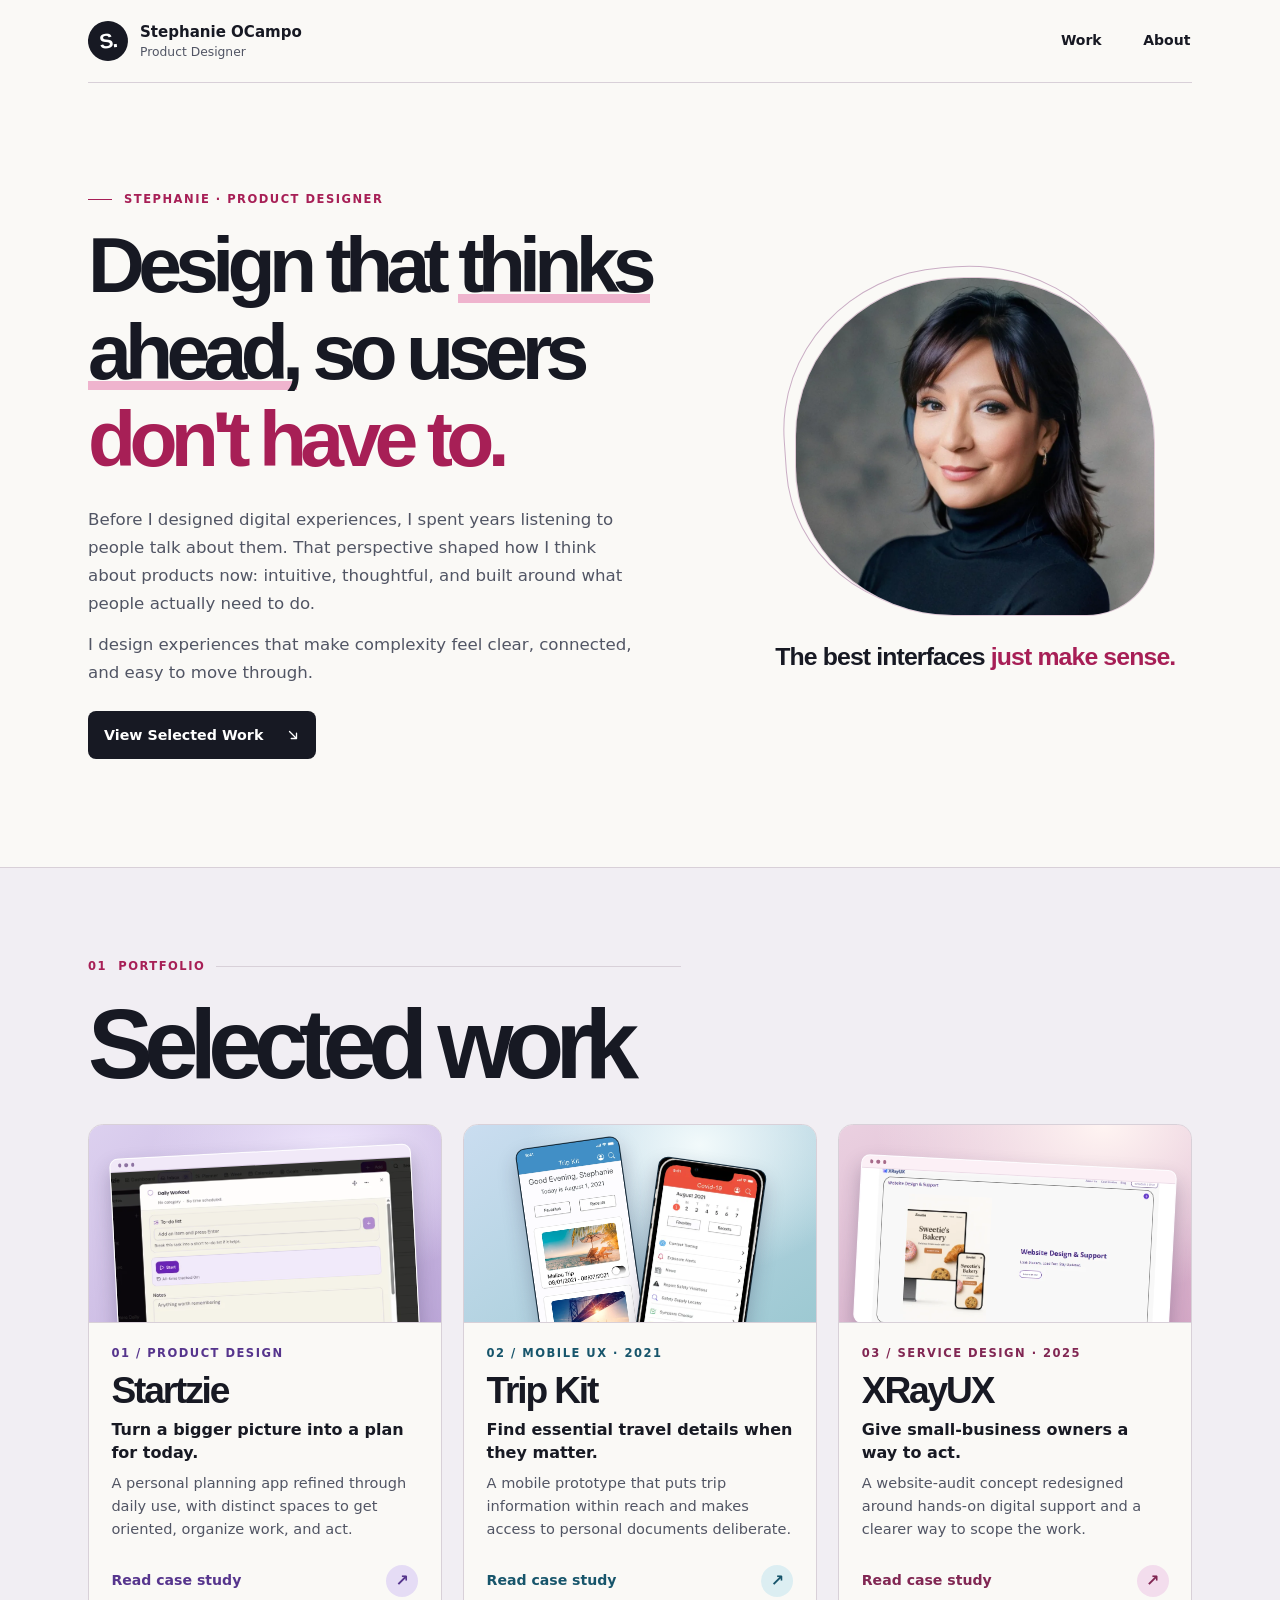
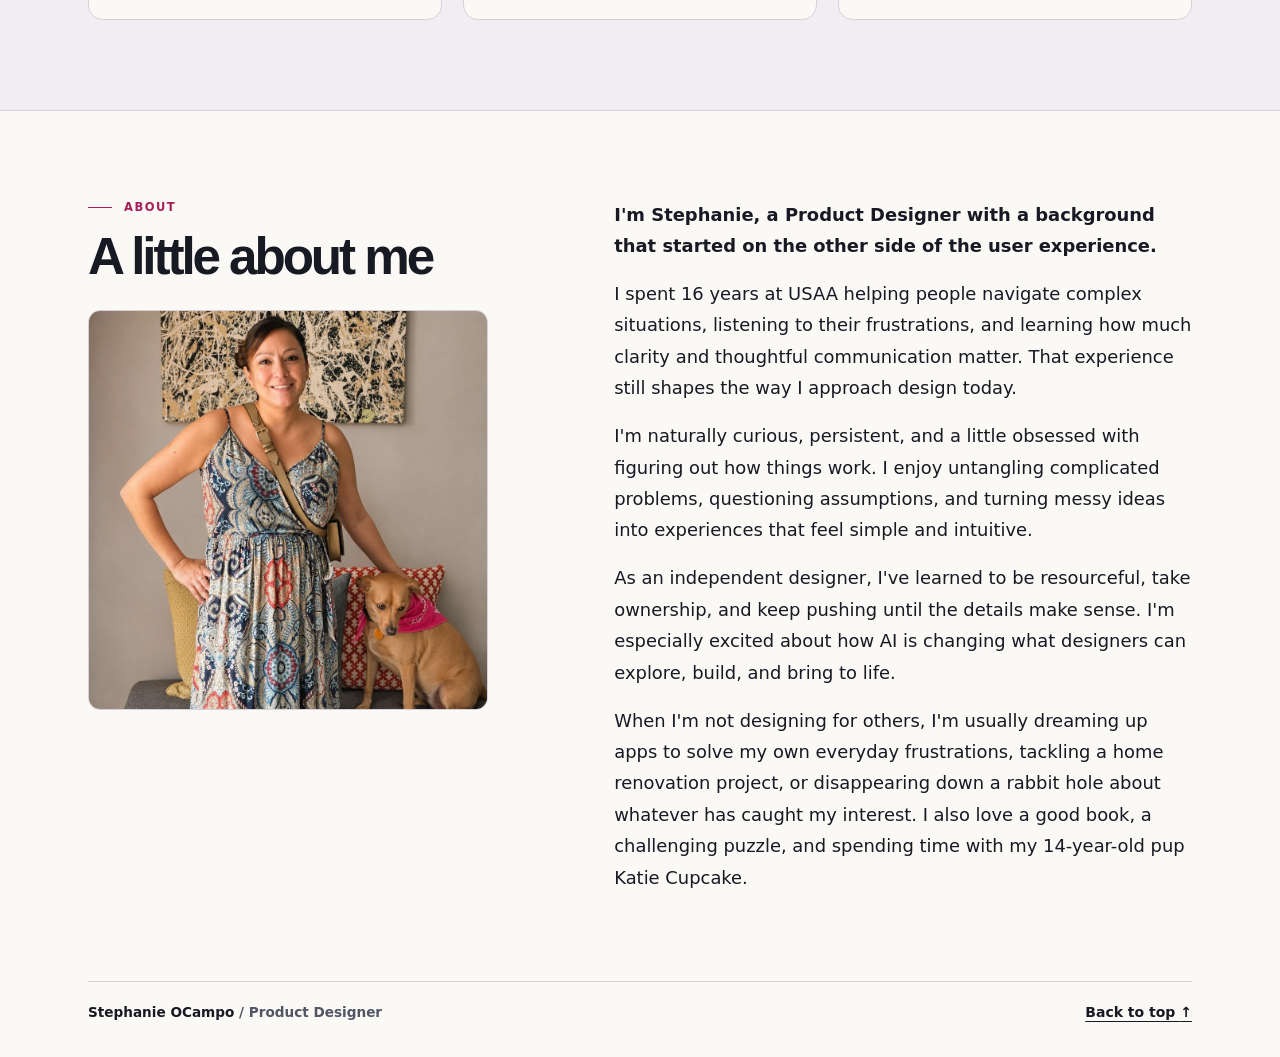
==== index.html @ bb88782b "Add approved About Me section and portrait" ====
<!doctype html>
<html lang="en">
<head>
<meta charset="utf-8"><meta name="viewport" content="width=device-width, initial-scale=1">
<title>Stephanie OCampo | Product Designer</title>
<meta name="description" content="Stephanie OCampo, product designer. Explore product design case studies for Startzie, Trip Kit, and XRayUX.">
<meta name="theme-color" content="#faf9f6">
<link rel="icon" href="data:image/svg+xml,%3Csvg xmlns='http://www.w3.org/2000/svg' viewBox='0 0 48 48'%3E%3Crect width='48' height='48' rx='24' fill='%23171923'/%3E%3Ctext x='12' y='33' fill='white' font-family='system-ui' font-size='26' font-weight='700'%3ES.%3C/text%3E%3C/svg%3E">
<link rel="stylesheet" href="styles.css">
<link rel="stylesheet" href="home.css">
<link rel="stylesheet" href="hero-portrait.css">
<link rel="stylesheet" href="project-covers.css">
<script src="home.js" defer></script>
<style>
.about-me-copy{display:grid;gap:1.05rem;max-width:60ch;color:var(--ink);font-size:clamp(1rem,.96rem + .2vw,1.125rem);line-height:1.75}
.about-me-copy p:first-child{font-weight:600}
.about-me-photo{margin-top:1.5rem;max-width:25rem}
.about-me-photo img{height:auto;border:1px solid var(--stroke);border-radius:.75rem}
@media(max-width:760px){.about-me-photo{margin-top:1rem;max-width:22rem}}
</style>
</head>
<body>
<a class="skip" href="#main">Skip to content</a>
<header class="wrap masthead">
  <a class="brand" href="./" aria-label="Stephanie OCampo, home"><span class="mark" aria-hidden="true">S.</span><span><strong>Stephanie OCampo</strong><small>Product Designer</small></span></a>
  <nav aria-label="Main"><a href="#work">Work</a><a href="#approach">About</a></nav>
</header>
<main id="main" tabindex="-1">
  <section class="wrap hero editorial-hero" aria-labelledby="hero-title">
    <div class="hero-intro">
      <p class="kicker signal">Stephanie · Product Designer</p>
      <h1 id="hero-title">Design that <span class="under">thinks ahead,</span> so users <em>don't have to.</em></h1>
      <div class="hero-description">
        <p>Before I designed digital experiences, I spent years listening to people talk about them. That perspective shaped how I think about products now: intuitive, thoughtful, and built around what people actually need to do.</p>
        <p>I design experiences that make complexity feel clear, connected, and easy to move through.</p>
      </div>
      <a class="button" href="#work">View Selected Work <svg aria-hidden="true" focusable="false" width="14" height="14" viewBox="0 0 16 16" fill="none"><path d="M4 4l8 8m0-6v6H6" stroke="currentColor" stroke-width="1.5" stroke-linecap="round" stroke-linejoin="round"/></svg></a>
    </div>
    <aside class="hero-aside" aria-label="Portrait and design philosophy">
      <figure class="portrait-unit">
        <div class="portrait-frame">
          <img src="assets/stephanie-portrait.webp" width="900" height="1256" alt="Portrait of Stephanie OCampo" fetchpriority="high" decoding="async">
        </div>
      </figure>
      <blockquote class="hero-philosophy">The best interfaces <em>just make sense.</em></blockquote>
    </aside>
  </section>
  <section id="work" class="work" aria-labelledby="work-heading">
    <div class="wrap">
      <p class="kicker rule">01 <span>Portfolio</span></p>
      <h2 id="work-heading" class="project-heading">Selected work</h2>
      <div class="project-grid">
      <article class="project project--startzie">
        <a class="project-link" href="startzie/" data-project="startzie" aria-labelledby="project-startzie-title">
          <div class="project-art cover cover--startzie" aria-hidden="true"><div class="cover-chrome"><div class="cover-toolbar"><i></i><i></i><i></i></div><img src="assets/startzie-task-editor-cover.webp" width="850" height="535" alt="" loading="lazy" decoding="async"></div></div>
          <div class="project-copy">
            <p class="kicker"><span aria-hidden="true">01 / </span>Product design</p>
            <h3 id="project-startzie-title">Startzie</h3>
            <p class="project-pitch">Turn a bigger picture into a plan for today.</p>
            <p class="project-description">A personal planning app refined through daily use, with distinct spaces to get oriented, organize work, and act.</p>
            <span class="project-cta" aria-hidden="true">Read case study <span>↗</span></span>
          </div>
        </a>
      </article>
      <article class="project project--trip-kit">
        <a class="project-link" href="trip-kit/" data-project="trip-kit" aria-labelledby="project-trip-kit-title">
          <div class="project-art cover cover--trip" aria-hidden="true"><div class="cover-handset cover-handset--trip"><img src="trip-kit/trip-overview.webp" width="375" height="1094" alt="" loading="lazy" decoding="async"></div><div class="cover-handset cover-handset--resources"><img src="trip-kit/covid-resources.webp" width="310" height="620" alt="" loading="lazy" decoding="async"></div></div>
          <div class="project-copy">
            <p class="kicker"><span aria-hidden="true">02 / </span>Mobile UX · 2021</p>
            <h3 id="project-trip-kit-title">Trip Kit</h3>
            <p class="project-pitch">Find essential travel details when they matter.</p>
            <p class="project-description">A mobile prototype that puts trip information within reach and makes access to personal documents deliberate.</p>
            <span class="project-cta" aria-hidden="true">Read case study <span>↗</span></span>
          </div>
        </a>
      </article>
      <article class="project project--xrayux">
        <a class="project-link" href="xrayux/" data-project="xrayux" aria-labelledby="project-xrayux-title">
          <div class="project-art cover cover--xrayux" aria-hidden="true"><div class="cover-chrome"><div class="cover-toolbar"><i></i><i></i><i></i></div><img src="xrayux/website-support.webp" width="877" height="428" alt="" loading="lazy" decoding="async"></div></div>
          <div class="project-copy">
            <p class="kicker"><span aria-hidden="true">03 / </span>Service design · 2025</p>
            <h3 id="project-xrayux-title">XRayUX</h3>
            <p class="project-pitch">Give small-business owners a way to act.</p>
            <p class="project-description">A website-audit concept redesigned around hands-on digital support and a clearer way to scope the work.</p>
            <span class="project-cta" aria-hidden="true">Read case study <span>↗</span></span>
          </div>
        </a>
      </article>
      </div>
    </div>
  </section>
  <section id="approach" class="wrap approach about-me" aria-labelledby="about-heading">
    <div>
      <p class="kicker signal">About</p>
      <h2 id="about-heading">A little about me</h2>
      <figure class="about-me-photo">
        <img src="assets/stephanie-about-portrait.webp" width="1000" height="1000" alt="Stephanie smiling beside her dog Katie Cupcake, who is wearing a pink bandana" loading="lazy" decoding="async">
      </figure>
    </div>
    <div class="about-me-copy">
      <p>I'm Stephanie, a Product Designer with a background that started on the other side of the user experience.</p>
      <p>I spent 16 years at USAA helping people navigate complex situations, listening to their frustrations, and learning how much clarity and thoughtful communication matter. That experience still shapes the way I approach design today.</p>
      <p>I'm naturally curious, persistent, and a little obsessed with figuring out how things work. I enjoy untangling complicated problems, questioning assumptions, and turning messy ideas into experiences that feel simple and intuitive.</p>
      <p>As an independent designer, I've learned to be resourceful, take ownership, and keep pushing until the details make sense. I'm especially excited about how AI is changing what designers can explore, build, and bring to life.</p>
      <p>When I'm not designing for others, I'm usually dreaming up apps to solve my own everyday frustrations, tackling a home renovation project, or disappearing down a rabbit hole about whatever has caught my interest. I also love a good book, a challenging puzzle, and spending time with my 14-year-old pup Katie Cupcake.</p>
    </div>
  </section>
</main>
<footer class="wrap sitefoot"><span>Stephanie OCampo <span class="dim">/ Product Designer</span></span><a href="#main">Back to top <span aria-hidden="true">↑</span></a></footer>
</body>
</html>
---- styles.css ----
:root{--paper:#faf9f6;--ink:#171923;--muted:#515564;--pink:#a71f56;--blush:#f7e7ee;--lavender:#ece9f7;--stroke:#d8d0d8;--display:"Sora",Arial,sans-serif;--body:"Inter",system-ui,sans-serif}
*{box-sizing:border-box}html{scroll-padding-top:1rem}body{margin:0;background:var(--paper);color:var(--ink);font:1rem/1.7 var(--body)}img{display:block;width:100%;height:auto}a{color:inherit}h1,h2,h3,p,figure,blockquote{margin:0}h1,h2,h3{font-family:var(--display);line-height:1.1}p{max-width:74ch}a:focus-visible{outline:3px solid var(--pink);outline-offset:4px}a:hover{text-decoration-color:var(--pink)}.wrap{width:min(69rem,calc(100% - 3rem));margin-inline:auto}.skip{position:absolute;z-index:5;top:.75rem;left:.75rem;padding:.5rem .9rem;background:white;transform:translateY(-160%)}.skip:focus{transform:none}
.masthead{min-height:5.2rem;border-bottom:1px solid var(--stroke);display:flex;justify-content:space-between;align-items:center;gap:1rem}.brand{display:flex;align-items:center;gap:.75rem;text-decoration:none;line-height:1.22}.brand strong{font-size:.94rem}.brand small{display:block;color:var(--muted);font-size:.77rem;margin-top:.2rem}.mark{display:grid;place-items:center;transform:rotate(-7deg);background:var(--ink);color:white;width:2.5rem;height:2.5rem;border-radius:50%;font:700 1.3rem/1 var(--display);letter-spacing:-.06em}.masthead nav{display:flex;gap:clamp(.5rem,3vw,2.4rem);align-items:center}.masthead nav a,.sitefoot a{font-size:.875rem;font-weight:700;text-underline-offset:.25em}.masthead nav a{display:inline-flex;align-items:center;min-height:2.75rem;padding-inline:.1rem;text-decoration:none}.masthead nav a:hover{text-decoration:underline}.kicker{color:var(--pink);font-weight:800;font-size:.72rem;line-height:1.5;letter-spacing:.13em;text-transform:uppercase}.signal{display:flex;align-items:center;gap:.75rem}.signal::before{content:"";background:currentColor;width:1.5rem;height:1px}.hero{display:grid;grid-template-columns:minmax(0,1.6fr) minmax(0,.87fr);gap:clamp(2rem,6vw,6.5rem);align-items:center;padding-block:clamp(3.8rem,10vw,7.6rem)}.hero h1{font-size:clamp(3.15rem,6.4vw,6.05rem);letter-spacing:-.085em;margin:.9rem 0 1.5rem;text-wrap:balance}.hero h1 em,.pullquote em{color:var(--pink);font-style:normal}.under{background:linear-gradient(transparent 83%,#efb4ce 83%,#efb4ce 93%,transparent 93%);box-decoration-break:clone;-webkit-box-decoration-break:clone}.lead{font-size:clamp(1rem,1.55vw,1.12rem);color:var(--muted);max-width:49ch}.lead strong{color:var(--ink)}.button{display:inline-flex;align-items:center;gap:1.4rem;min-height:3rem;padding:.65rem 1rem;margin-top:1.6rem;background:var(--ink);color:#fff;text-decoration:none;border-radius:.5rem;font-weight:700;font-size:.89rem}.button:hover{background:#353143}.pullquote{background:linear-gradient(144deg,var(--blush),var(--lavender));padding:clamp(1.5rem,3.6vw,3rem);border-radius:1.15rem;border:1px solid #e6d7e3;outline:1px solid #d8c5d5;outline-offset:-.7rem}.quotemark{display:block;color:var(--pink);font:5rem/.7 Georgia,serif;margin-bottom:.3rem}.pullquote blockquote{font:600 clamp(1.55rem,2.65vw,2.25rem)/1.24 var(--display);letter-spacing:-.055em;max-width:14ch}.pullquote .kicker{margin-top:1.3rem}.work{background:#f1eef3;border-block:1px solid var(--stroke);padding-block:clamp(3.4rem,7vw,5.8rem)}.rule{display:flex;gap:.7rem;align-items:center}.rule::after{content:"";height:1px;background:var(--stroke);flex:1}.work-grid{display:grid;grid-template-columns:1fr 1fr;align-items:center;gap:1.5rem 4rem;margin-top:1.9rem}.work h2{font-size:clamp(3.3rem,8vw,6.1rem);letter-spacing:-.09em}.work h2 span{color:var(--pink)}.work h2 + p{margin-top:.55rem}.feature{font-size:1.08rem}.textlink{display:inline-flex;align-items:center;gap:.65rem;min-height:2.75rem;color:var(--pink);font-weight:750;text-underline-offset:.23em;margin-top:.65rem}.approach{display:grid;grid-template-columns:1fr 1.25fr;gap:1.4rem 4rem;padding-block:clamp(3.4rem,7vw,5.5rem)}.approach h2{font-size:clamp(2rem,4vw,3.4rem);letter-spacing:-.06em;margin-top:.85rem}.approach>p{color:var(--muted)}.approach strong{color:var(--ink)}.sitefoot{border-top:1px solid var(--stroke);padding-block:1.2rem 2rem;display:flex;justify-content:space-between;align-items:center;gap:1rem;font-size:.85rem;font-weight:600}.dim{color:var(--muted)}
.casehead{padding-block:3.25rem 2.5rem}.casehead h1{font-size:clamp(3.8rem,10vw,7.8rem);letter-spacing:-.09em;margin:.3rem 0 .6rem}.casehead .subtitle{font:600 clamp(1.3rem,3vw,2.15rem)/1.25 var(--display);letter-spacing:-.035em}.casehead .lead{margin-top:1.25rem;max-width:60ch}.primer{padding:1.6rem clamp(1.1rem,4vw,2.5rem);background:#f1eef3;border-block:1px solid var(--stroke)}.primer h2{margin:.25rem 0 1rem;font-size:1.6rem;letter-spacing:-.04em}.primer-grid{display:grid;grid-template-columns:repeat(3,minmax(0,1fr));gap:.9rem 1.4rem}.primer-grid h3{font-size:1rem;margin-bottom:.3rem}.primer-grid p{font-size:.9rem;color:var(--muted)}.case-layout{display:grid;grid-template-columns:13.5rem minmax(0,1fr);gap:clamp(2rem,5vw,4rem);align-items:start;padding-block:2.6rem 4rem}.toc{position:sticky;top:1rem;border-top:1px solid var(--stroke);padding-top:.8rem}.toc ol{padding-left:1.2rem;margin:.55rem 0 0;color:var(--muted);font-size:.88rem}.toc li{margin:.55rem 0}.toc a{text-underline-offset:.2em}.story section{padding-bottom:2.65rem}.story section+section{border-top:1px solid var(--stroke);padding-top:2rem}.story h2{font-size:clamp(1.8rem,4.5vw,3rem);letter-spacing:-.055em;margin:.32rem 0 1.15rem;text-wrap:balance}.story h3{font-size:clamp(1.14rem,2.1vw,1.55rem);letter-spacing:-.028em;margin:1.5rem 0 .65rem;line-height:1.3}.story p+p{margin-top:.85rem}.story p:not(.kicker){color:#363844}.story p strong{color:var(--ink)}.story blockquote,.insight{border-left:3px solid var(--pink);background:#f4eaf0;padding:1rem 1.2rem;margin:1rem 0;color:var(--ink)}.story ul{padding-left:1.3rem}.story a{text-underline-offset:.22em}.study-figure{margin:1.25rem 0 1.7rem}.study-figure img{border:1px solid var(--stroke);border-radius:.5rem;background:white}.study-figure figcaption{color:var(--muted);margin-top:.48rem;font-size:.88rem}.backlink{color:var(--pink);font-weight:700;text-underline-offset:.2em;font-size:.9rem}
@media (max-width:760px){.hero,.work-grid,.approach,.case-layout{grid-template-columns:1fr}.hero{gap:1.9rem}.hero h1{text-wrap:initial;max-width:13ch}.pullquote{max-width:27rem}.pullquote blockquote{max-width:18ch}.case-layout{gap:2rem;padding-top:1.9rem}.toc{position:static}.toc ol{display:grid;grid-template-columns:1fr 1fr;column-gap:1.5rem}.work-grid{gap:1.1rem}.approach{gap:1rem}}
@media (max-width:430px){.wrap{width:calc(100% - 2rem)}.hero h1{font-size:clamp(2.6rem,11.1vw,3.2rem)}.masthead{gap:.45rem}.brand{gap:.42rem}.brand strong{font-size:.8rem}.mark{width:1.8rem;height:1.8rem;font-size:1rem}.masthead nav a{font-size:.78rem}.primer-grid{grid-template-columns:1fr}.sitefoot{align-items:flex-start}.sitefoot .dim{display:block}}
@media print{.masthead,.sitefoot,.skip,.toc,.button{display:none}.case-layout{display:block}.story section{break-inside:auto}.study-figure{break-inside:avoid}.wrap{width:100%}}

.portfolio-next{border-top:1px solid var(--stroke);padding-top:clamp(1.6rem,4vw,2.4rem);margin-top:clamp(1.6rem,4vw,2.4rem)}
---- home.css ----
.project-heading{font:700 clamp(2.1rem,4.8vw,4.35rem)/1.08 var(--display);letter-spacing:-.065em;margin:1.1rem 0 1.65rem}
.project-grid{display:grid;grid-template-columns:repeat(3,minmax(0,1fr));gap:clamp(.8rem,2vw,1.35rem)}
.project{--project-ink:#56358d;--project-soft:#e5dcf5;--art-canvas:#f7f2ff;min-width:0}
.project--trip-kit{--project-ink:#17556b;--project-soft:#dceef2;--art-canvas:#f2fafb}
.project--xrayux{--project-ink:#812753;--project-soft:#f3dded;--art-canvas:#fdf2f9}
.project-link{display:flex;flex-direction:column;height:100%;border:1px solid var(--stroke);border-radius:.92rem;background:var(--paper);text-decoration:none;color:var(--ink);transition:transform 200ms ease,border-color 200ms ease,box-shadow 200ms ease,background-color 200ms ease}
.project-art{display:grid;place-items:center;min-height:8.6rem;aspect-ratio:2.4;overflow:hidden;color:var(--project-ink);background:linear-gradient(145deg,var(--art-canvas),var(--project-soft));border-radius:.88rem .88rem 0 0;border-bottom:1px solid var(--stroke)}
.project-art svg{width:min(86%,15rem);height:auto;transform-origin:center;transition:transform 240ms cubic-bezier(.2,.75,.25,1)}
.card-art-detail{transform-box:fill-box;transform-origin:center;transition:transform 240ms cubic-bezier(.2,.75,.25,1)}
.project-copy{display:flex;flex-direction:column;flex:1;padding:clamp(.95rem,2vw,1.4rem);gap:.5rem}
.project-copy .kicker{color:var(--project-ink)}
.project-copy h3{font-size:clamp(1.65rem,2.9vw,2.55rem);letter-spacing:-.058em}
.project-pitch{font-weight:750;line-height:1.4}
.project-description{font-size:.91rem;line-height:1.57;color:var(--muted);margin-bottom:.45rem}
.project-cta{display:flex;align-items:center;justify-content:space-between;margin-top:auto;padding-top:.55rem;color:var(--project-ink);font-size:.88rem;font-weight:800}
.project-cta span{display:grid;place-items:center;width:2rem;height:2rem;font-size:1rem;border-radius:50%;background:var(--project-soft);transition:transform 200ms ease,color 200ms ease,background-color 200ms ease}
.project-link[data-selected="true"]{border-color:var(--project-ink);box-shadow:inset 0 0 0 1px var(--project-ink)}
.project-link:focus-visible{border-color:var(--project-ink);outline:3px solid var(--project-ink);outline-offset:4px;box-shadow:0 .55rem 1.4rem #18101b12}
.project-link:focus-visible .project-art svg,.project-link[data-selected="true"] .project-art svg{transform:scale(1.06)}
.project-link:focus-visible .project-cta span,.project-link[data-selected="true"] .project-cta span{color:white;background:var(--project-ink)}
@media(hover:hover){.project-link:hover{transform:translateY(-5px);border-color:var(--project-ink);box-shadow:0 .85rem 1.8rem #18101b1c}.project-link:hover .project-art svg{transform:scale(1.08)}.project-link:hover .card-art-detail{transform:translateY(-3px)}.project-link:hover .project-cta span{transform:translate(2px,-2px);color:white;background:var(--project-ink)}}
.project .project-link:active{transform:translateY(1px) scale(.99);border-color:var(--project-ink);box-shadow:inset 0 0 0 1px var(--project-ink);background:var(--art-canvas)}
.project-link:active .project-cta span{color:white;background:var(--project-ink)}
@media(max-width:760px){.project-grid{grid-template-columns:1fr}.project-link{display:grid;grid-template-columns:minmax(8rem,.8fr) minmax(0,1.45fr)}.project-art{aspect-ratio:auto;border-radius:.88rem 0 0 .88rem;border-bottom:0;border-right:1px solid var(--stroke)}}
@media(max-width:440px){.project-link{display:flex}.project-art{aspect-ratio:2.7;border-radius:.88rem .88rem 0 0;border-right:0;border-bottom:1px solid var(--stroke)}}
@media(prefers-reduced-motion:reduce){.project-link,.project-link *, .project-link:hover,.project-link:active{transition:none!important;transform:none!important}}
@media(forced-colors:active){.project-link[data-selected="true"]{outline:2px solid Highlight;outline-offset:-3px}}
---- hero-portrait.css ----
.editorial-hero{grid-template-columns:minmax(0,1.37fr) minmax(0,1fr);gap:clamp(2rem,6vw,5.1rem);padding-block:clamp(3.7rem,8.4vw,7rem)}
.editorial-hero h1{font-size:clamp(3.05rem,6.15vw,5.55rem);text-wrap:balance}.hero-description{max-width:53ch;color:var(--muted);font-size:clamp(1rem,1.3vw,1.08rem);line-height:1.68}.hero-description p+p{margin-top:.8rem}.editorial-hero .button{margin-top:1.55rem}
.hero-aside{min-width:0;display:grid;justify-items:center;gap:1.5rem;align-self:center;padding-block:.65rem}.portrait-unit{width:min(100%,22.5rem);position:relative;isolation:isolate}.portrait-unit::before{content:"";position:absolute;inset:-.7rem .65rem .35rem -.72rem;border:1px solid #caaec5;border-radius:47% 49% 19% 44%;transform:rotate(-4deg);z-index:-1}
.portrait-frame{display:grid;place-items:center;aspect-ratio:1/.94;overflow:hidden;border:1px solid #e1c9d7;background:linear-gradient(152deg,#f6e6ed,#eeebf7 72%);border-radius:47% 49% 19% 44%}.portrait-frame{position:relative}.portrait-frame img{position:absolute;inset:0;height:100%;width:100%;object-fit:cover;object-position:center 13%}.portrait-placeholder{display:flex;flex-direction:column;align-items:center;gap:.55rem;color:#6d405d;font-size:.71rem;font-weight:760;letter-spacing:.13em;text-transform:uppercase}.portrait-glyph{font:3.5rem/1 Georgia,serif;color:#a71f56;font-weight:400}.hero-philosophy{text-align:center;color:var(--ink);font:600 clamp(1.1rem,2vw,1.55rem)/1.35 var(--display);letter-spacing:-.035em}.hero-philosophy em{color:var(--pink);font-style:normal}
.contact-preview{padding-block:2.7rem 3.25rem}.contact-preview h2{font:700 clamp(1.75rem,4vw,2.65rem)/1.15 var(--display);letter-spacing:-.055em;margin:.75rem 0 .55rem}.contact-preview>p:not(.kicker){color:var(--muted)}.preview-banner{max-width:none;background:#332333;color:#fff;text-align:center;font-size:.75rem;line-height:1.35;letter-spacing:.065em;padding:.6rem .9rem}
@media(max-width:900px){.editorial-hero{grid-template-columns:minmax(0,1.35fr) minmax(0,.85fr);gap:2rem}}
@media(max-width:760px){.editorial-hero{grid-template-columns:minmax(0,1fr);gap:1.9rem}.editorial-hero h1{text-wrap:initial;max-width:13ch}.hero-aside{justify-self:center;gap:1rem;width:min(100%,22.5rem);padding-inline:.45rem}.portrait-unit{width:min(100%,16.5rem)}}
@media(max-width:430px){.editorial-hero h1{font-size:clamp(2.6rem,11.1vw,3.2rem)}.masthead nav{gap:.55rem}.masthead nav a{font-size:.75rem}.masthead .brand strong{font-size:.76rem}.masthead .brand small{font-size:.71rem}.portrait-unit{width:min(100%,13.5rem)}}
---- project-covers.css ----
.project-art.cover{position:relative;display:block;aspect-ratio:1.78;min-height:9.5rem;isolation:isolate}
.cover--startzie{background:radial-gradient(ellipse at 70% 15%,#efe7fc 0,transparent 53%),linear-gradient(137deg,#dcd0ef,#bca7d8)}
.cover--trip{background:radial-gradient(ellipse at 67% 10%,#f2fafb 0,transparent 52%),linear-gradient(145deg,#caddf0,#9dc9d2)}
.cover--xrayux{background:radial-gradient(ellipse at 75% 0%,#fff4f2 0,transparent 61%),linear-gradient(150deg,#ead0e0,#d4a8c6)}
.cover-chrome,.cover-handset{position:absolute;box-shadow:0 .65rem 1.25rem #27204346;transition:transform 260ms cubic-bezier(.2,.75,.25,1),box-shadow 220ms ease}
.cover-chrome{top:13%;width:86%;left:7%;overflow:hidden;background:#fbf8fd;border:1px solid #ffffffa0;border-radius:.55rem;transform:translateY(0) rotate(-3deg)}
.cover-chrome img{width:100%;height:auto}
.cover-toolbar{height:.83rem;display:flex;align-items:center;gap:.19rem;padding-left:.47rem;background:#f1e9f8;border-bottom:1px solid #ded0e8}
.cover-toolbar i{width:.22rem;height:.22rem;border-radius:50%;background:#8e74a2}
.cover--xrayux .cover-chrome{width:90%;left:5%;top:19%;transform:rotate(3deg)}
.cover--xrayux .cover-toolbar{background:#fcf0f6;border-color:#ecdce7}
.cover--xrayux .cover-toolbar i{background:#a76b8a}
.cover-handset{overflow:hidden;border:1px solid #1b3444a0;border-radius:.62rem;background:#162533;transform-origin:center}
.cover-handset img{width:100%;height:auto}
.cover-handset--trip{left:20%;top:8%;width:30%;transform:rotate(-8deg)}
.cover-handset--resources{left:51%;top:19%;width:31%;transform:rotate(8deg)}
.project-link:focus-visible .cover-chrome,.project-link[data-selected="true"] .cover-chrome{transform:translateY(-.14rem) rotate(0)}
.project-link:focus-visible .cover-handset--trip,.project-link[data-selected="true"] .cover-handset--trip{transform:translateY(-.2rem) rotate(-5deg)}
.project-link:focus-visible .cover-handset--resources,.project-link[data-selected="true"] .cover-handset--resources{transform:translateY(-.2rem) rotate(5deg)}
@media(hover:hover){
 .project-link:hover .cover-chrome{transform:translateY(-.18rem) rotate(0)}
 .project-link:hover .cover-handset--trip{transform:translateY(-.25rem) rotate(-5deg)}
 .project-link:hover .cover-handset--resources{transform:translateY(-.18rem) rotate(5deg)}
}
@media(min-width:441px) and (max-width:760px){
 .project-art.cover{aspect-ratio:auto}
 .cover-chrome,.cover--xrayux .cover-chrome{top:22%}
 .cover-handset--trip,.cover-handset--resources{width:36%;top:23%}
 .cover-handset--trip{left:15%}.cover-handset--resources{left:48%;top:29%}
}
@media(prefers-reduced-motion:reduce){
 .project-link .cover-chrome,.project-link .cover-handset{transition:none!important;transform:none!important}
}
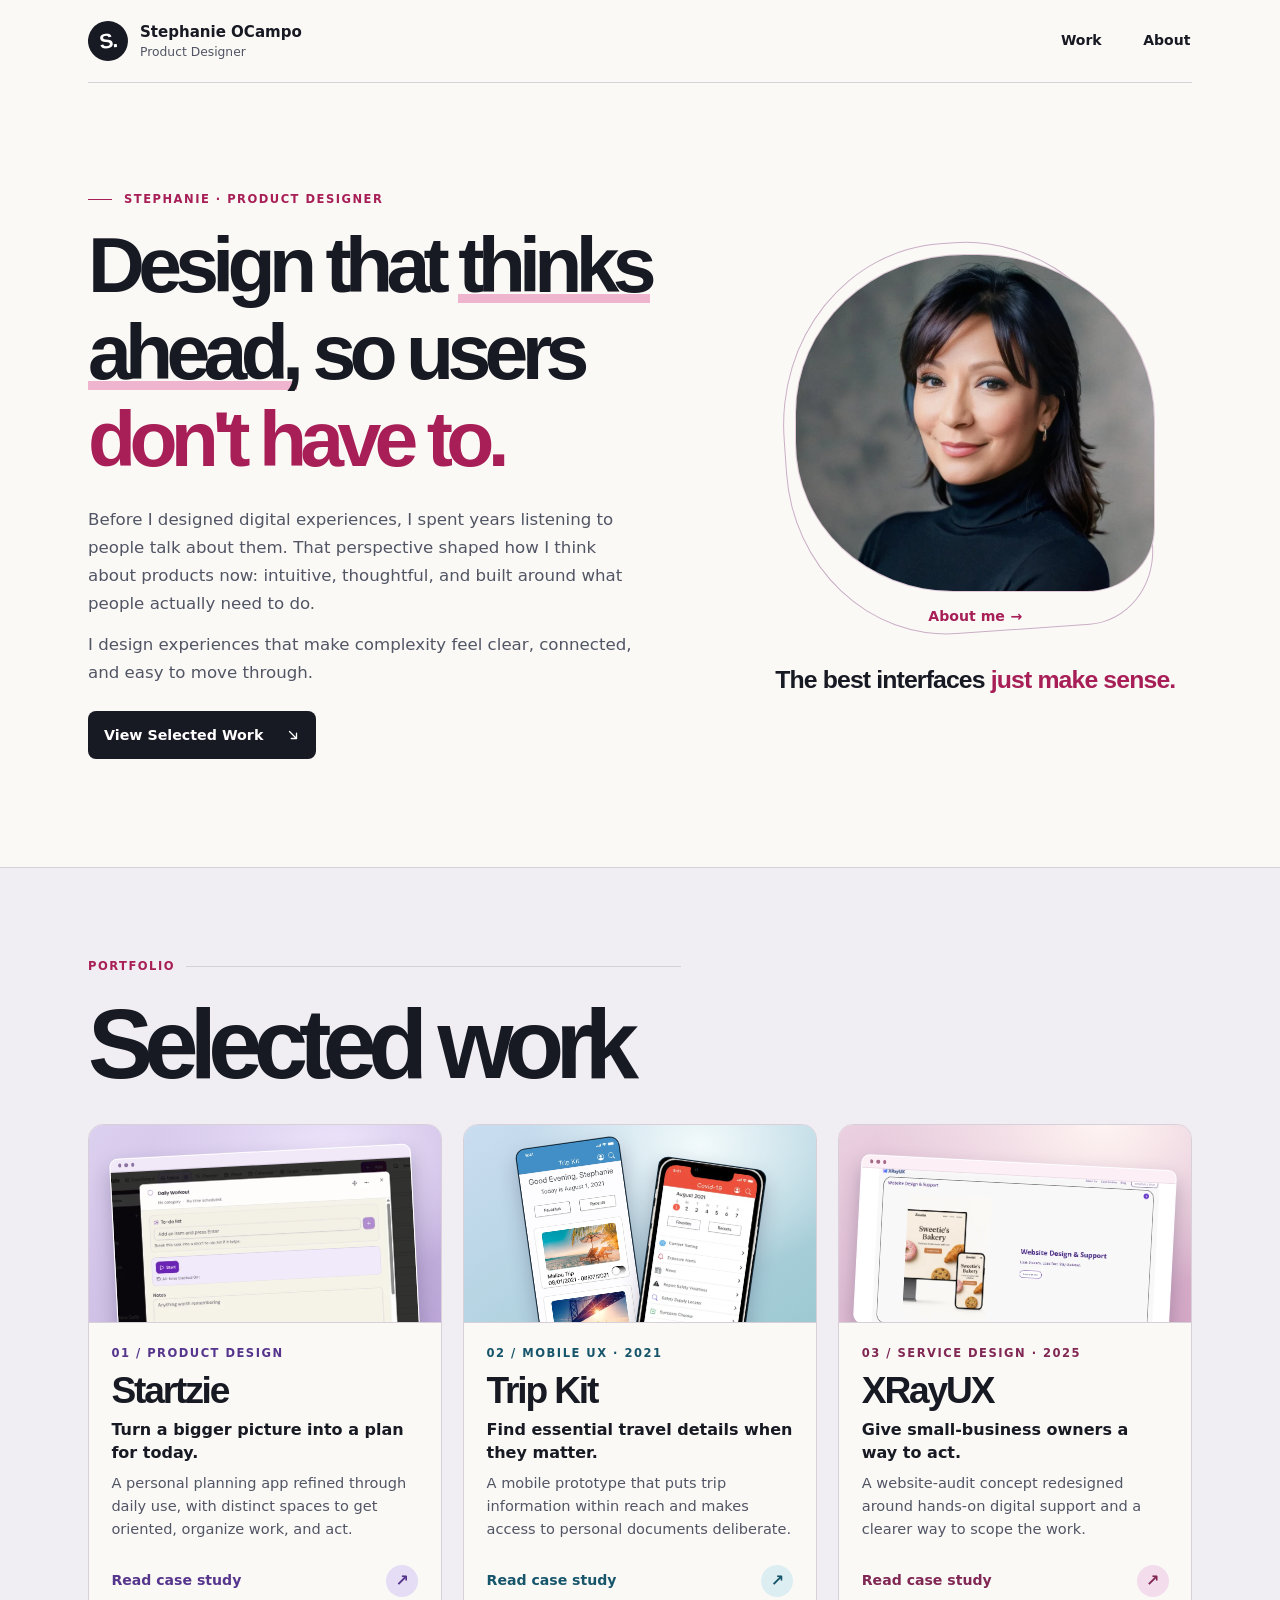
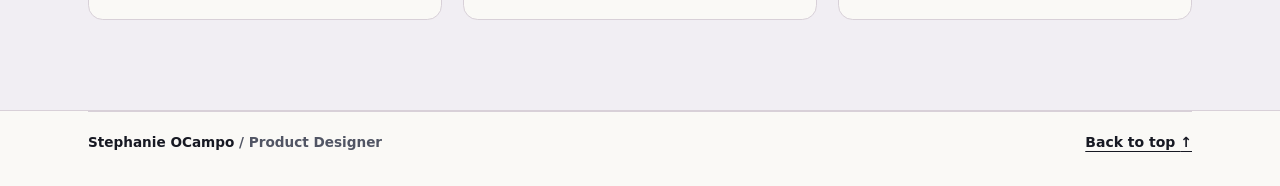
==== commit 7dae33b8: "Give About its own page and link the hero portrait" ====
--- a/index.html
+++ b/index.html
@@ -11,19 +11,12 @@
 <link rel="stylesheet" href="hero-portrait.css">
 <link rel="stylesheet" href="project-covers.css">
 <script src="home.js" defer></script>
-<style>
-.about-me-copy{display:grid;gap:1.05rem;max-width:60ch;color:var(--ink);font-size:clamp(1rem,.96rem + .2vw,1.125rem);line-height:1.75}
-.about-me-copy p:first-child{font-weight:600}
-.about-me-photo{margin-top:1.5rem;max-width:25rem}
-.about-me-photo img{height:auto;border:1px solid var(--stroke);border-radius:.75rem}
-@media(max-width:760px){.about-me-photo{margin-top:1rem;max-width:22rem}}
-</style>
 </head>
 <body>
 <a class="skip" href="#main">Skip to content</a>
 <header class="wrap masthead">
   <a class="brand" href="./" aria-label="Stephanie OCampo, home"><span class="mark" aria-hidden="true">S.</span><span><strong>Stephanie OCampo</strong><small>Product Designer</small></span></a>
-  <nav aria-label="Main"><a href="#work">Work</a><a href="#approach">About</a></nav>
+  <nav aria-label="Main"><a href="#work">Work</a><a href="about/">About</a></nav>
 </header>
 <main id="main" tabindex="-1">
   <section class="wrap hero editorial-hero" aria-labelledby="hero-title">
@@ -38,16 +31,19 @@
     </div>
     <aside class="hero-aside" aria-label="Portrait and design philosophy">
       <figure class="portrait-unit">
-        <div class="portrait-frame">
-          <img src="assets/stephanie-portrait.webp" width="900" height="1256" alt="Portrait of Stephanie OCampo" fetchpriority="high" decoding="async">
-        </div>
+        <a class="portrait-about-link" href="about/" aria-label="About Stephanie OCampo">
+          <span class="portrait-frame">
+            <img src="assets/stephanie-portrait.webp" width="900" height="1256" alt="Portrait of Stephanie OCampo" fetchpriority="high" decoding="async">
+          </span>
+          <span class="portrait-about-label">About me <span aria-hidden="true">→</span></span>
+        </a>
       </figure>
       <blockquote class="hero-philosophy">The best interfaces <em>just make sense.</em></blockquote>
     </aside>
   </section>
   <section id="work" class="work" aria-labelledby="work-heading">
     <div class="wrap">
-      <p class="kicker rule">01 <span>Portfolio</span></p>
+      <p class="kicker rule"><span>Portfolio</span></p>
       <h2 id="work-heading" class="project-heading">Selected work</h2>
       <div class="project-grid">
       <article class="project project--startzie">
@@ -89,22 +85,6 @@
       </div>
     </div>
   </section>
-  <section id="approach" class="wrap approach about-me" aria-labelledby="about-heading">
-    <div>
-      <p class="kicker signal">About</p>
-      <h2 id="about-heading">A little about me</h2>
-      <figure class="about-me-photo">
-        <img src="assets/stephanie-about-portrait.webp" width="1000" height="1000" alt="Stephanie smiling beside her dog Katie Cupcake, who is wearing a pink bandana" loading="lazy" decoding="async">
-      </figure>
-    </div>
-    <div class="about-me-copy">
-      <p>I'm Stephanie, a Product Designer with a background that started on the other side of the user experience.</p>
-      <p>I spent 16 years at USAA helping people navigate complex situations, listening to their frustrations, and learning how much clarity and thoughtful communication matter. That experience still shapes the way I approach design today.</p>
-      <p>I'm naturally curious, persistent, and a little obsessed with figuring out how things work. I enjoy untangling complicated problems, questioning assumptions, and turning messy ideas into experiences that feel simple and intuitive.</p>
-      <p>As an independent designer, I've learned to be resourceful, take ownership, and keep pushing until the details make sense. I'm especially excited about how AI is changing what designers can explore, build, and bring to life.</p>
-      <p>When I'm not designing for others, I'm usually dreaming up apps to solve my own everyday frustrations, tackling a home renovation project, or disappearing down a rabbit hole about whatever has caught my interest. I also love a good book, a challenging puzzle, and spending time with my 14-year-old pup Katie Cupcake.</p>
-    </div>
-  </section>
 </main>
 <footer class="wrap sitefoot"><span>Stephanie OCampo <span class="dim">/ Product Designer</span></span><a href="#main">Back to top <span aria-hidden="true">↑</span></a></footer>
 </body>
--- a/hero-portrait.css
+++ b/hero-portrait.css
@@ -6,3 +6,10 @@
 @media(max-width:900px){.editorial-hero{grid-template-columns:minmax(0,1.35fr) minmax(0,.85fr);gap:2rem}}
 @media(max-width:760px){.editorial-hero{grid-template-columns:minmax(0,1fr);gap:1.9rem}.editorial-hero h1{text-wrap:initial;max-width:13ch}.hero-aside{justify-self:center;gap:1rem;width:min(100%,22.5rem);padding-inline:.45rem}.portrait-unit{width:min(100%,16.5rem)}}
 @media(max-width:430px){.editorial-hero h1{font-size:clamp(2.6rem,11.1vw,3.2rem)}.masthead nav{gap:.55rem}.masthead nav a{font-size:.75rem}.masthead .brand strong{font-size:.76rem}.masthead .brand small{font-size:.71rem}.portrait-unit{width:min(100%,13.5rem)}}
+
+.portrait-about-link{display:grid;justify-items:center;text-decoration:none;gap:.2rem}
+.portrait-about-link .portrait-frame{width:100%}
+.portrait-about-link:focus-visible{border-radius:1.25rem}
+.portrait-about-label{display:inline-flex;align-items:center;gap:.35rem;min-height:2.75rem;color:var(--pink);font-weight:700;font-size:.88rem;text-underline-offset:.23em}
+.portrait-about-link:is(:hover,:focus-visible) .portrait-about-label{text-decoration:underline}
+.portrait-about-link:is(:hover,:focus-visible) .portrait-frame{border-color:var(--pink)}
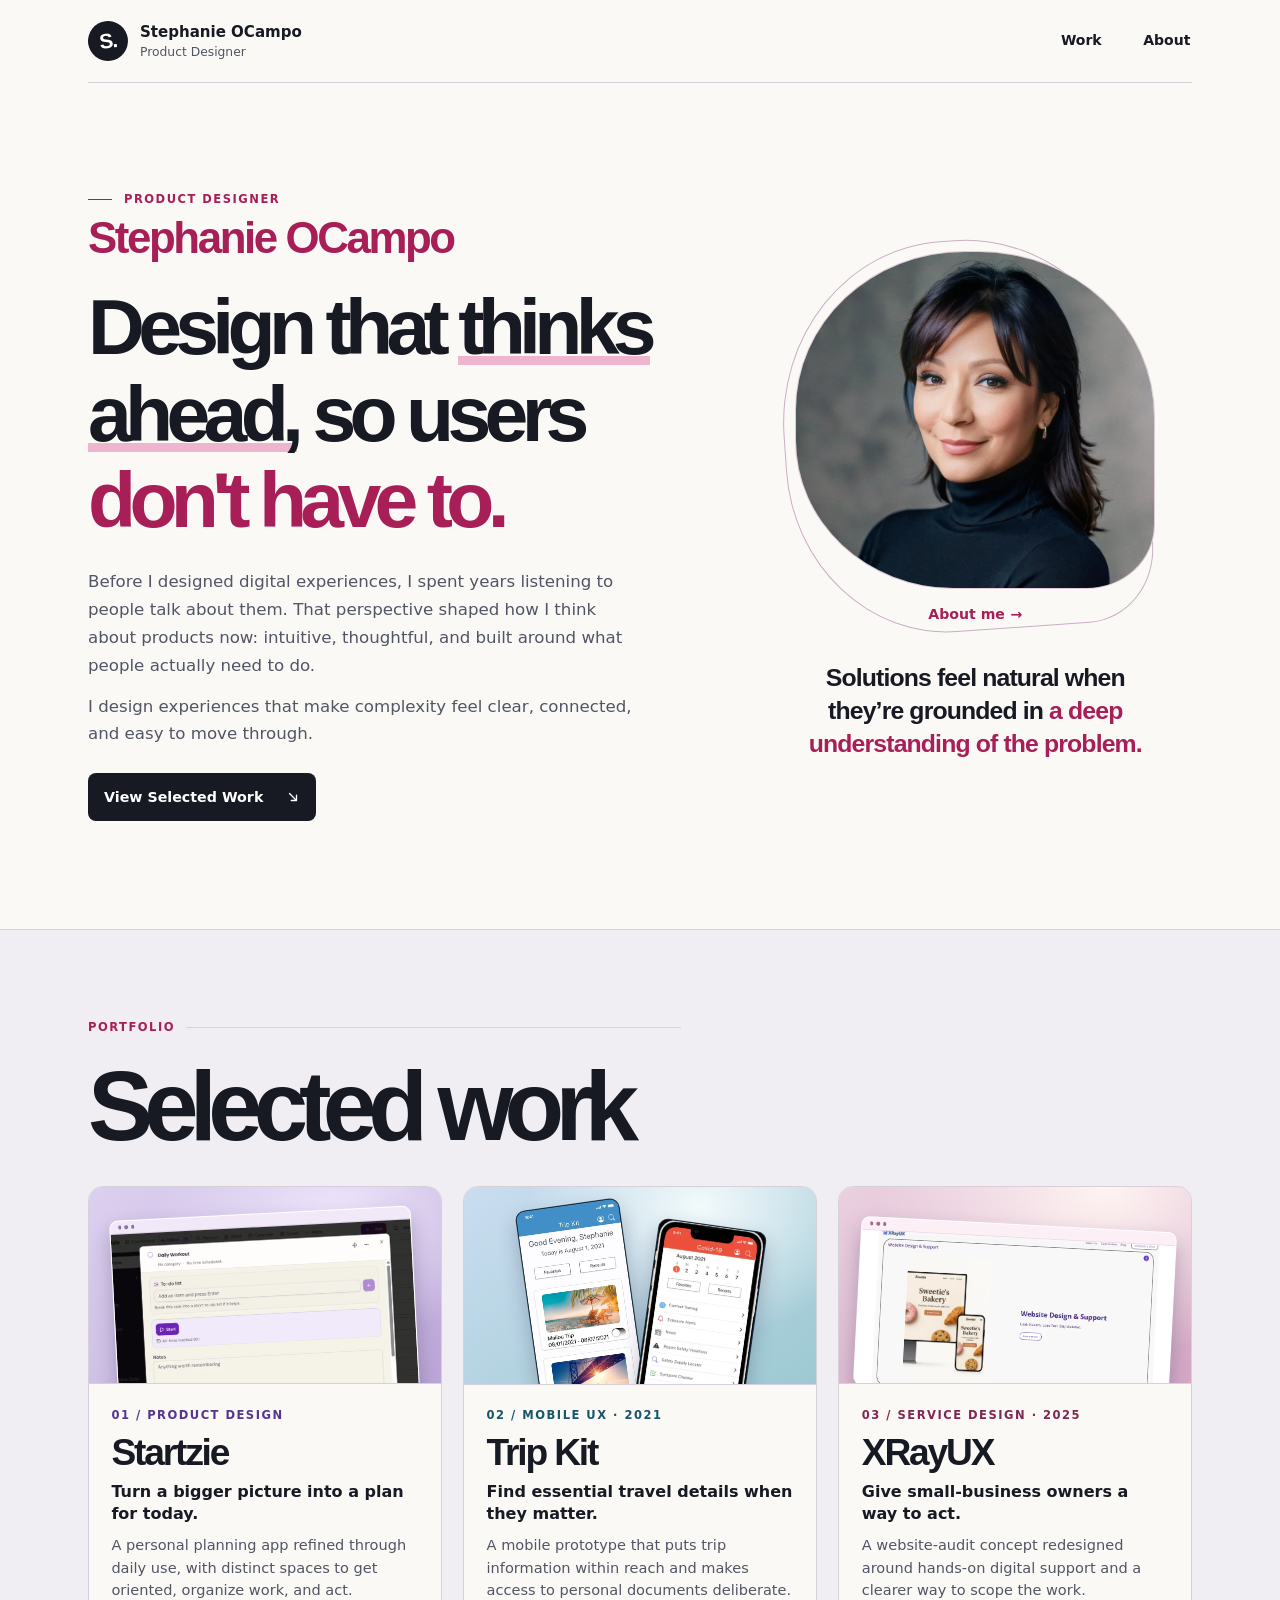
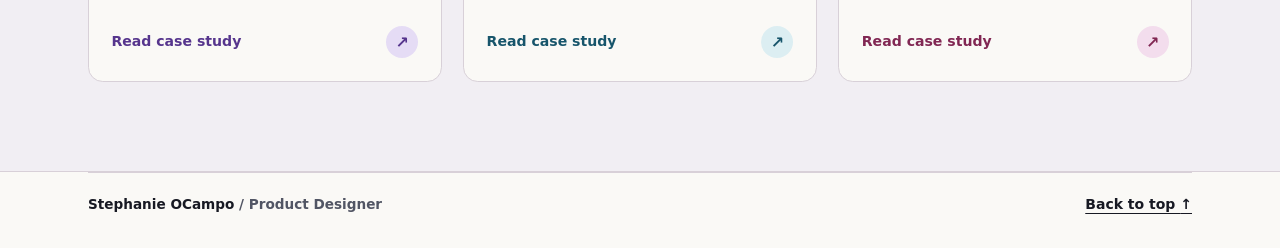
==== commit 8b59539d: "Feature Stephanie’s name and design philosophy in the hero" ====
--- a/index.html
+++ b/index.html
@@ -21,7 +21,7 @@
 <main id="main" tabindex="-1">
   <section class="wrap hero editorial-hero" aria-labelledby="hero-title">
     <div class="hero-intro">
-      <p class="kicker signal">Stephanie · Product Designer</p>
+      <div class="hero-byline"><p class="kicker signal">Product Designer</p><p class="hero-name">Stephanie OCampo</p></div>
       <h1 id="hero-title">Design that <span class="under">thinks ahead,</span> so users <em>don't have to.</em></h1>
       <div class="hero-description">
         <p>Before I designed digital experiences, I spent years listening to people talk about them. That perspective shaped how I think about products now: intuitive, thoughtful, and built around what people actually need to do.</p>
@@ -38,7 +38,7 @@
           <span class="portrait-about-label">About me <span aria-hidden="true">→</span></span>
         </a>
       </figure>
-      <blockquote class="hero-philosophy">The best interfaces <em>just make sense.</em></blockquote>
+      <blockquote class="hero-philosophy">Solutions feel natural when they’re grounded in <em>a deep understanding of the problem.</em></blockquote>
     </aside>
   </section>
   <section id="work" class="work" aria-labelledby="work-heading">
--- a/hero-portrait.css
+++ b/hero-portrait.css
@@ -13,3 +13,8 @@
 .portrait-about-label{display:inline-flex;align-items:center;gap:.35rem;min-height:2.75rem;color:var(--pink);font-weight:700;font-size:.88rem;text-underline-offset:.23em}
 .portrait-about-link:is(:hover,:focus-visible) .portrait-about-label{text-decoration:underline}
 .portrait-about-link:is(:hover,:focus-visible) .portrait-frame{border-color:var(--pink)}
+
+.hero-byline{display:grid;gap:.4rem;margin-bottom:1.35rem}
+.hero-name{color:var(--pink);font:700 clamp(1.85rem,1.3rem + 1.8vw,2.8rem)/1.1 var(--display);letter-spacing:-.055em}
+@media(max-width:430px){.hero-byline{margin-bottom:1.1rem}}
+.hero-philosophy{text-wrap:balance}
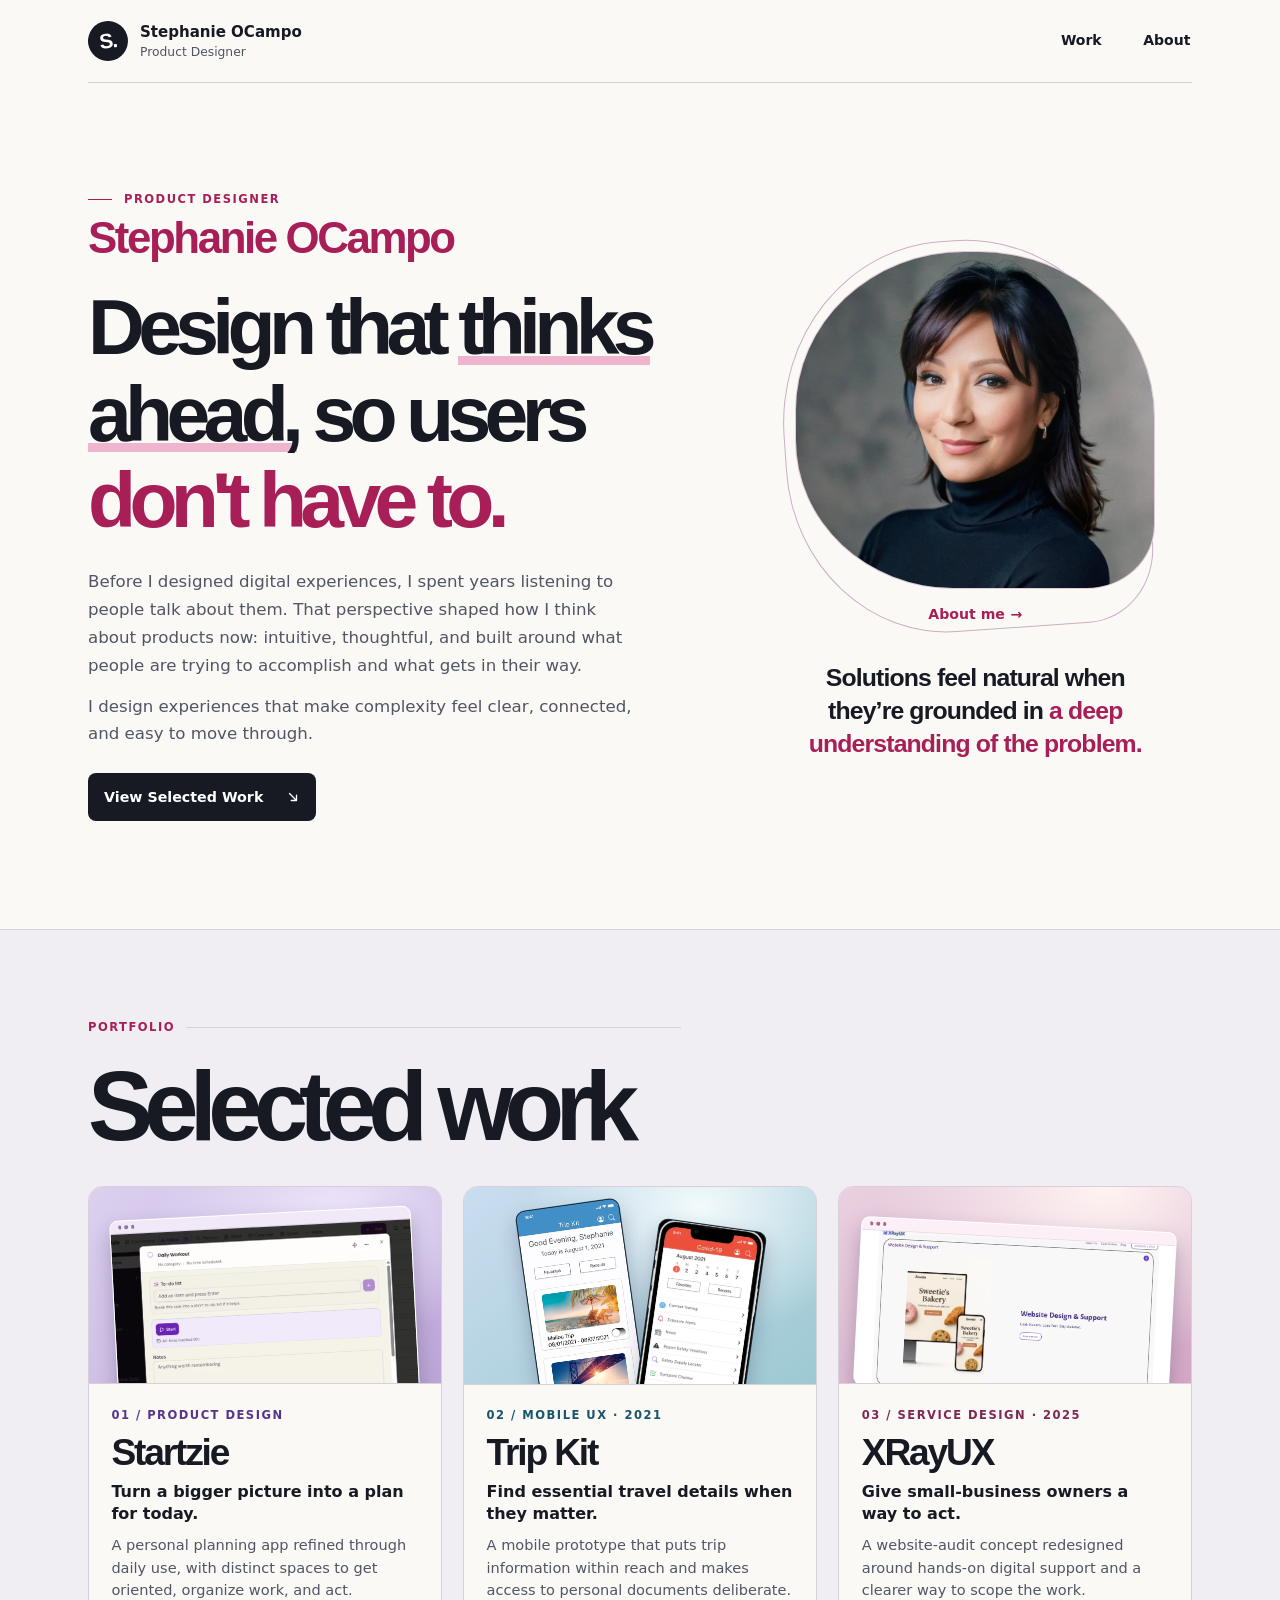
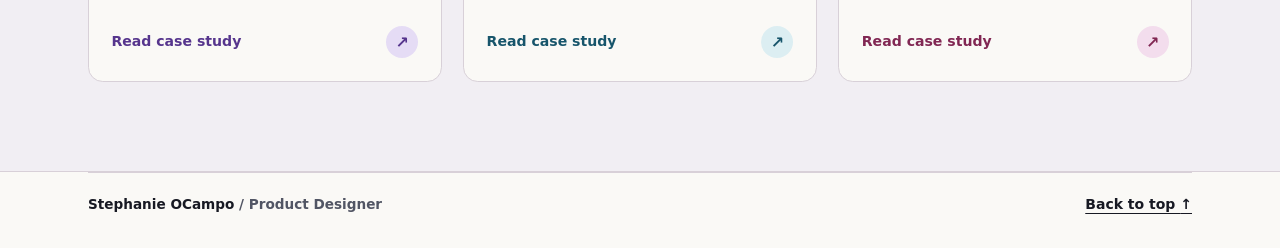
==== commit 4253a66c: "Improve the mobile hero flow and refine the introduction" ====
--- a/index.html
+++ b/index.html
@@ -20,14 +20,9 @@
 </header>
 <main id="main" tabindex="-1">
   <section class="wrap hero editorial-hero" aria-labelledby="hero-title">
-    <div class="hero-intro">
+    <div class="hero-heading">
       <div class="hero-byline"><p class="kicker signal">Product Designer</p><p class="hero-name">Stephanie OCampo</p></div>
       <h1 id="hero-title">Design that <span class="under">thinks ahead,</span> so users <em>don't have to.</em></h1>
-      <div class="hero-description">
-        <p>Before I designed digital experiences, I spent years listening to people talk about them. That perspective shaped how I think about products now: intuitive, thoughtful, and built around what people actually need to do.</p>
-        <p>I design experiences that make complexity feel clear, connected, and easy to move through.</p>
-      </div>
-      <a class="button" href="#work">View Selected Work <svg aria-hidden="true" focusable="false" width="14" height="14" viewBox="0 0 16 16" fill="none"><path d="M4 4l8 8m0-6v6H6" stroke="currentColor" stroke-width="1.5" stroke-linecap="round" stroke-linejoin="round"/></svg></a>
     </div>
     <aside class="hero-aside" aria-label="Portrait and design philosophy">
       <figure class="portrait-unit">
@@ -40,6 +35,13 @@
       </figure>
       <blockquote class="hero-philosophy">Solutions feel natural when they’re grounded in <em>a deep understanding of the problem.</em></blockquote>
     </aside>
+    <div class="hero-intro">
+      <div class="hero-description">
+        <p>Before I designed digital experiences, I spent years listening to people talk about them. That perspective shaped how I think about products now: intuitive, thoughtful, and built around what people are trying to accomplish and what gets in their way.</p>
+        <p>I design experiences that make complexity feel clear, connected, and easy to move through.</p>
+      </div>
+      <a class="button" href="#work">View Selected Work <svg aria-hidden="true" focusable="false" width="14" height="14" viewBox="0 0 16 16" fill="none"><path d="M4 4l8 8m0-6v6H6" stroke="currentColor" stroke-width="1.5" stroke-linecap="round" stroke-linejoin="round"/></svg></a>
+    </div>
   </section>
   <section id="work" class="work" aria-labelledby="work-heading">
     <div class="wrap">
--- a/hero-portrait.css
+++ b/hero-portrait.css
@@ -18,3 +18,15 @@
 .hero-name{color:var(--pink);font:700 clamp(1.85rem,1.3rem + 1.8vw,2.8rem)/1.1 var(--display);letter-spacing:-.055em}
 @media(max-width:430px){.hero-byline{margin-bottom:1.1rem}}
 .hero-philosophy{text-wrap:balance}
+
+.editorial-hero{grid-template-areas:"heading portrait" "intro portrait";row-gap:0}
+.hero-heading{grid-area:heading;align-self:end}
+.hero-intro{grid-area:intro;align-self:start}
+.hero-aside{grid-area:portrait}
+@media(max-width:760px){
+  .editorial-hero{grid-template-areas:"heading" "portrait" "intro";row-gap:1.7rem;padding-block:clamp(2.2rem,8vw,3.7rem) clamp(2.7rem,9vw,4rem)}
+  .hero-byline{display:none}
+  .editorial-hero h1{margin:0;max-width:14ch;text-wrap:balance}
+  .hero-aside{padding-block:.45rem .2rem}
+  .hero-philosophy{max-width:29ch}
+}
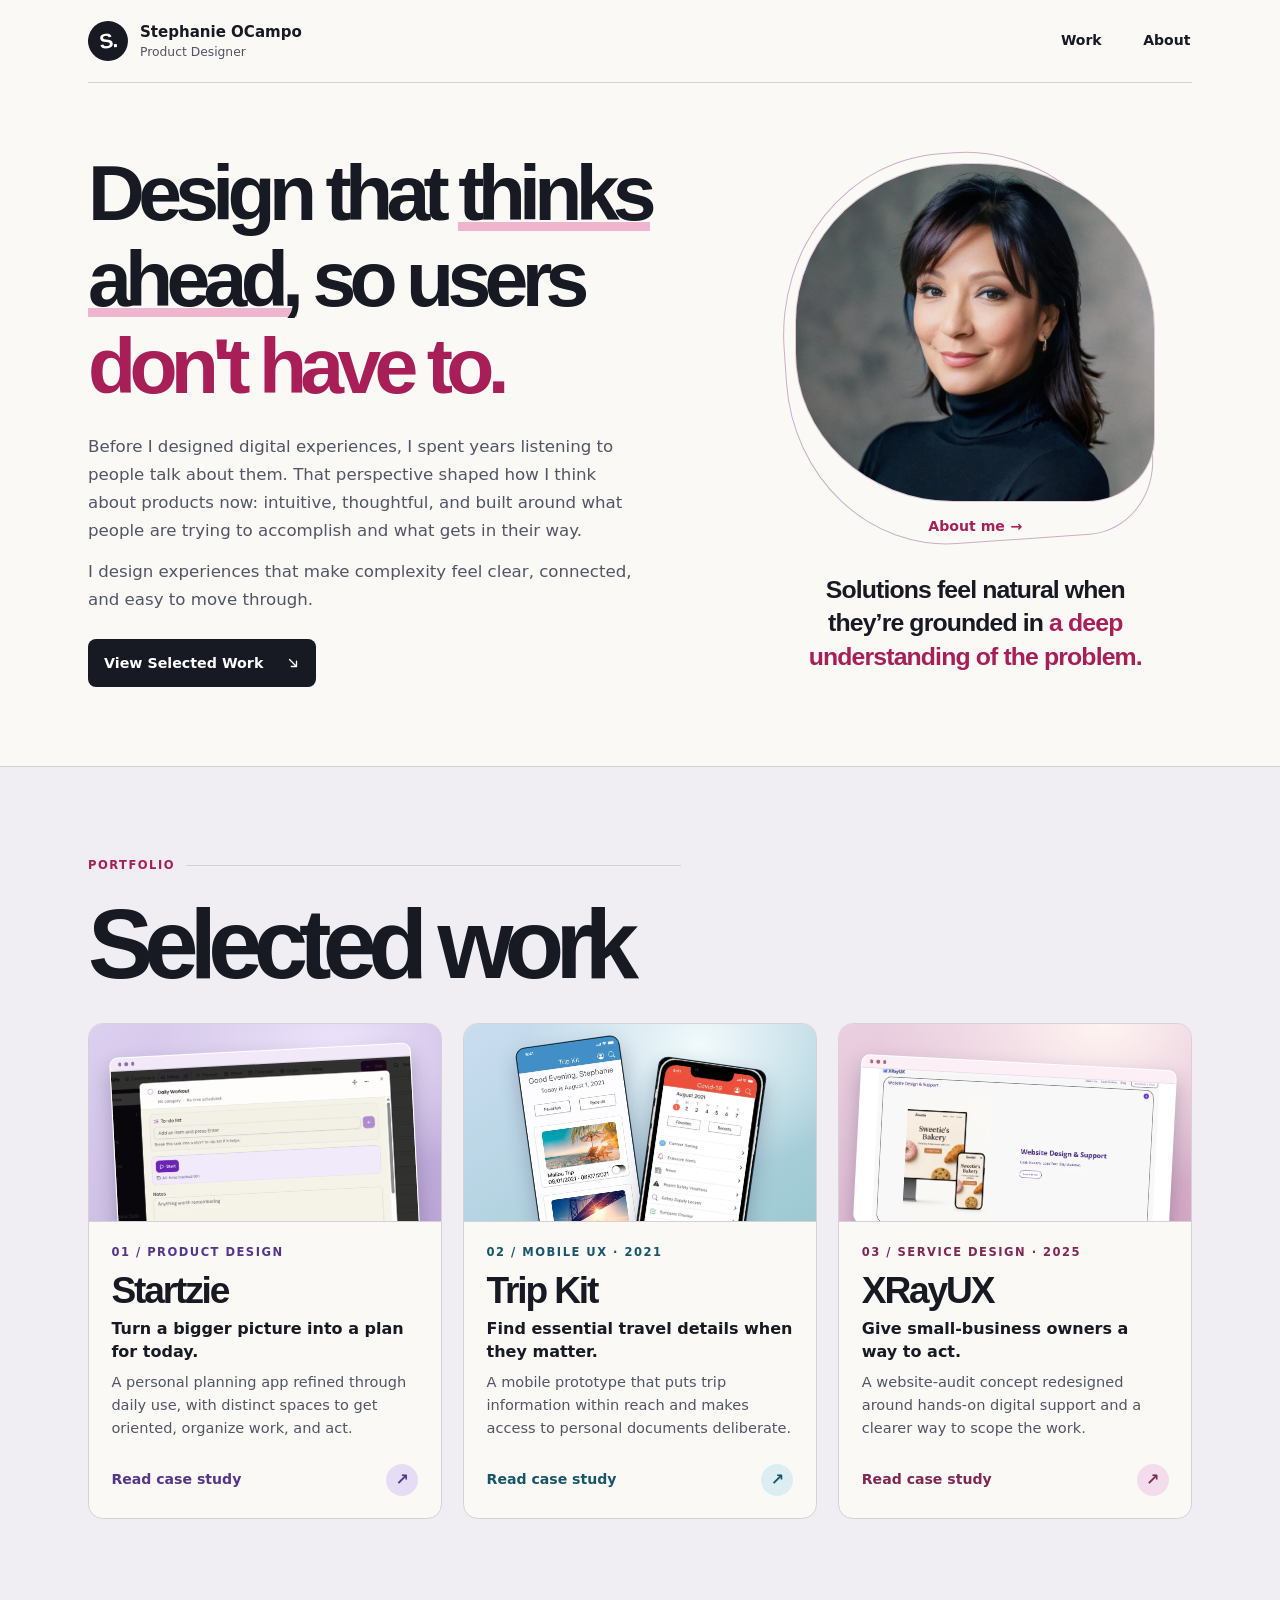
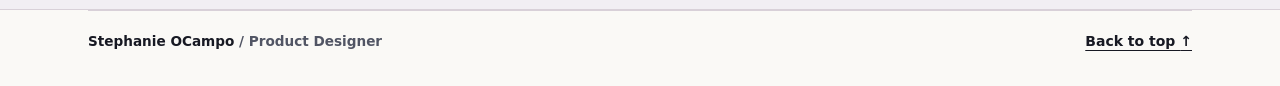
==== commit 6591b32b: "Remove redundant desktop hero byline and tighten spacing" ====
--- a/index.html
+++ b/index.html
@@ -21,7 +21,6 @@
 <main id="main" tabindex="-1">
   <section class="wrap hero editorial-hero" aria-labelledby="hero-title">
     <div class="hero-heading">
-      <div class="hero-byline"><p class="kicker signal">Product Designer</p><p class="hero-name">Stephanie OCampo</p></div>
       <h1 id="hero-title">Design that <span class="under">thinks ahead,</span> so users <em>don't have to.</em></h1>
     </div>
     <aside class="hero-aside" aria-label="Portrait and design philosophy">
--- a/hero-portrait.css
+++ b/hero-portrait.css
@@ -14,9 +14,6 @@
 .portrait-about-link:is(:hover,:focus-visible) .portrait-about-label{text-decoration:underline}
 .portrait-about-link:is(:hover,:focus-visible) .portrait-frame{border-color:var(--pink)}
 
-.hero-byline{display:grid;gap:.4rem;margin-bottom:1.35rem}
-.hero-name{color:var(--pink);font:700 clamp(1.85rem,1.3rem + 1.8vw,2.8rem)/1.1 var(--display);letter-spacing:-.055em}
-@media(max-width:430px){.hero-byline{margin-bottom:1.1rem}}
 .hero-philosophy{text-wrap:balance}
 
 .editorial-hero{grid-template-areas:"heading portrait" "intro portrait";row-gap:0}
@@ -25,8 +22,9 @@
 .hero-aside{grid-area:portrait}
 @media(max-width:760px){
   .editorial-hero{grid-template-areas:"heading" "portrait" "intro";row-gap:1.7rem;padding-block:clamp(2.2rem,8vw,3.7rem) clamp(2.7rem,9vw,4rem)}
-  .hero-byline{display:none}
   .editorial-hero h1{margin:0;max-width:14ch;text-wrap:balance}
   .hero-aside{padding-block:.45rem .2rem}
   .hero-philosophy{max-width:29ch}
 }
+
+@media(min-width:761px){.editorial-hero{padding-block:clamp(2.75rem,5.2vw,4.65rem) clamp(3rem,6.2vw,5.3rem)}.editorial-hero h1{margin-top:0}}
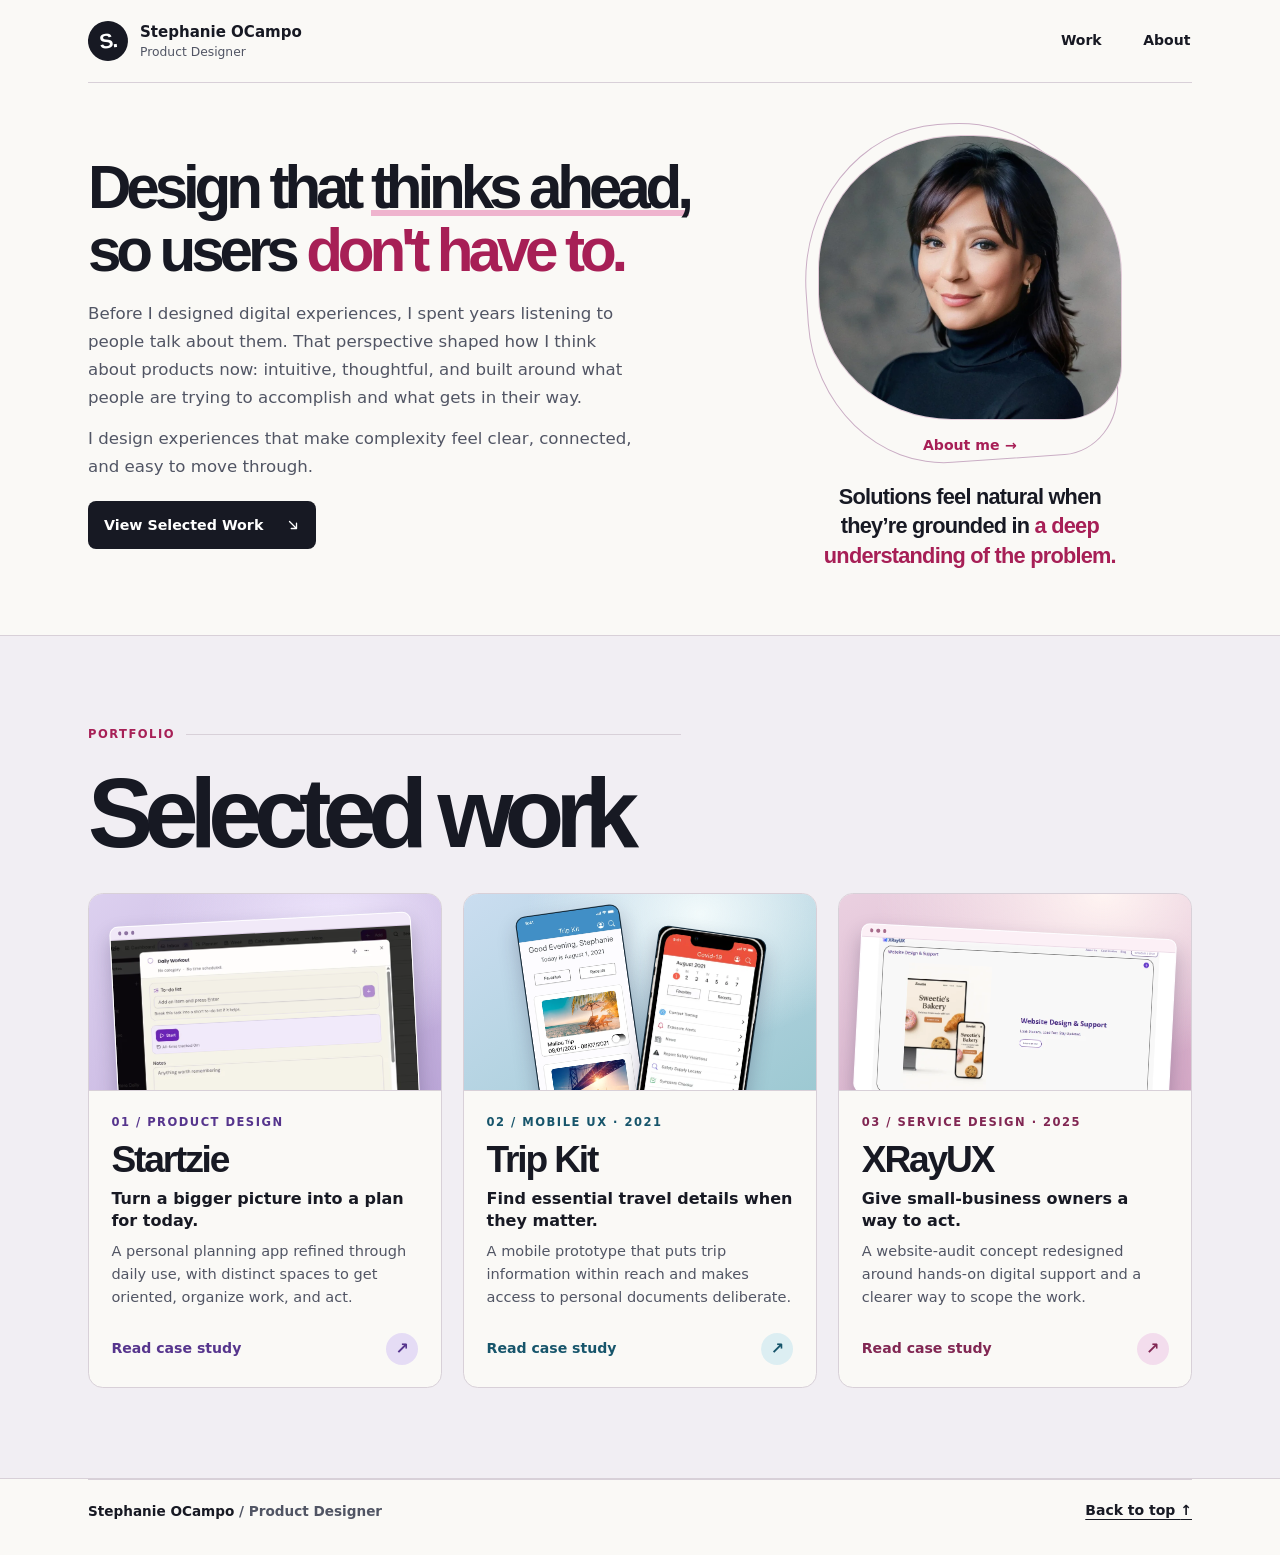
==== commit 42de20fa: "Version the homepage hero stylesheet for repeat visitors" ====
--- a/index.html
+++ b/index.html
@@ -8,7 +8,7 @@
 <link rel="icon" href="data:image/svg+xml,%3Csvg xmlns='http://www.w3.org/2000/svg' viewBox='0 0 48 48'%3E%3Crect width='48' height='48' rx='24' fill='%23171923'/%3E%3Ctext x='12' y='33' fill='white' font-family='system-ui' font-size='26' font-weight='700'%3ES.%3C/text%3E%3C/svg%3E">
 <link rel="stylesheet" href="styles.css">
 <link rel="stylesheet" href="home.css">
-<link rel="stylesheet" href="hero-portrait.css">
+<link rel="stylesheet" href="hero-portrait.css?v=94d50edb32b8">
 <link rel="stylesheet" href="project-covers.css">
 <script src="home.js" defer></script>
 </head>
--- a/hero-portrait.css
+++ b/hero-portrait.css
@@ -28,3 +28,14 @@
 }
 
 @media(min-width:761px){.editorial-hero{padding-block:clamp(2.75rem,5.2vw,4.65rem) clamp(3rem,6.2vw,5.3rem)}.editorial-hero h1{margin-top:0}}
+@media(min-width:761px){
+  .editorial-hero{
+    padding-block:clamp(2rem,3.2vw,2.875rem) clamp(2.5rem,4.3vw,3.5rem);
+    column-gap:clamp(1.75rem,4vw,3.5rem)
+  }
+  .editorial-hero h1{font-size:clamp(2.7rem,4.7vw,4.25rem);line-height:1.05;margin-bottom:1.125rem}
+  .editorial-hero .button{margin-top:1.25rem}
+  .hero-aside{gap:.9rem}
+  .portrait-unit{width:min(100%,19rem)}
+  .hero-philosophy{max-width:29ch;font-size:clamp(1.1rem,1.7vw,1.375rem)}
+}
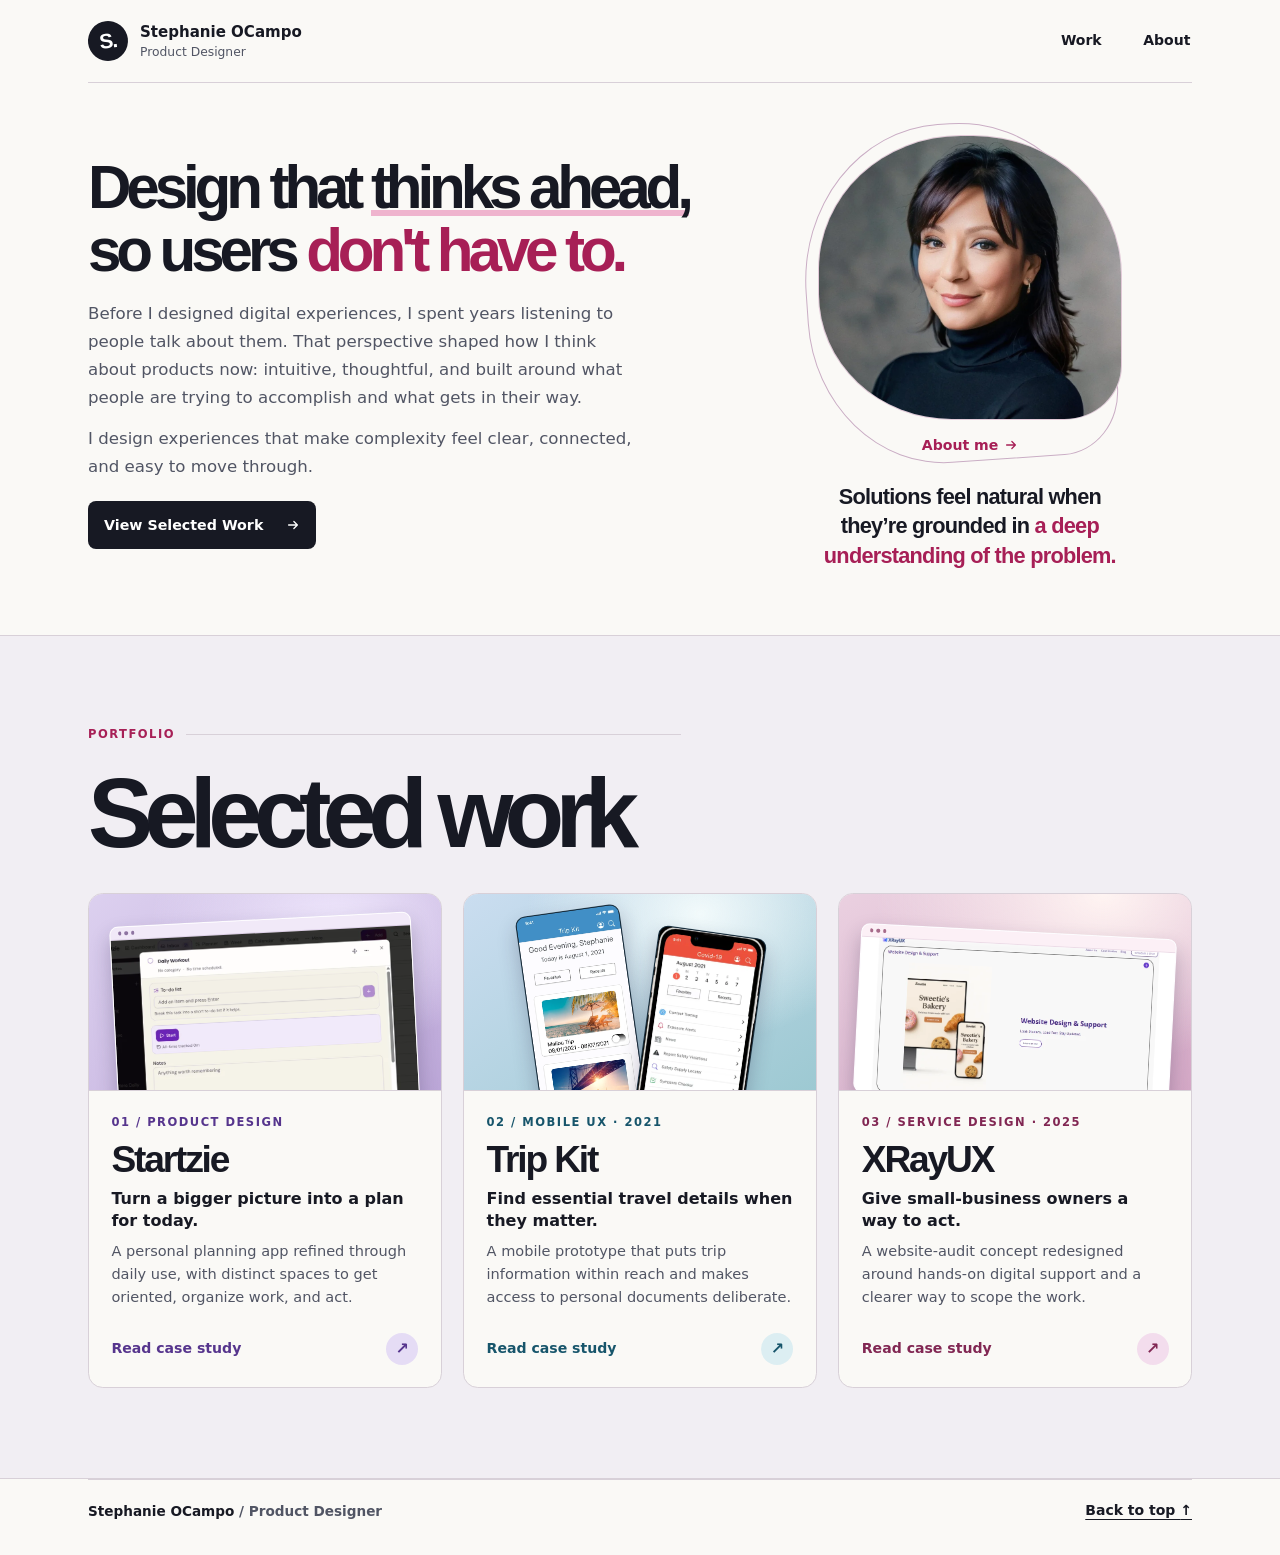
==== commit f37244c4: "Give the homepage hero arrows playful directional motion" ====
--- a/index.html
+++ b/index.html
@@ -8,7 +8,7 @@
 <link rel="icon" href="data:image/svg+xml,%3Csvg xmlns='http://www.w3.org/2000/svg' viewBox='0 0 48 48'%3E%3Crect width='48' height='48' rx='24' fill='%23171923'/%3E%3Ctext x='12' y='33' fill='white' font-family='system-ui' font-size='26' font-weight='700'%3ES.%3C/text%3E%3C/svg%3E">
 <link rel="stylesheet" href="styles.css">
 <link rel="stylesheet" href="home.css">
-<link rel="stylesheet" href="hero-portrait.css?v=94d50edb32b8">
+<link rel="stylesheet" href="hero-portrait.css?v=a06ce9f7f685">
 <link rel="stylesheet" href="project-covers.css">
 <script src="home.js" defer></script>
 </head>
@@ -29,7 +29,7 @@
           <span class="portrait-frame">
             <img src="assets/stephanie-portrait.webp" width="900" height="1256" alt="Portrait of Stephanie OCampo" fetchpriority="high" decoding="async">
           </span>
-          <span class="portrait-about-label">About me <span aria-hidden="true">→</span></span>
+          <span class="portrait-about-label">About me <svg class="hero-direction-arrow" aria-hidden="true" focusable="false" width="14" height="14" viewBox="0 0 16 16" fill="none"><path d="M3 8h10m-4-4 4 4-4 4" stroke="currentColor" stroke-width="1.5" stroke-linecap="round" stroke-linejoin="round"/></svg></span>
         </a>
       </figure>
       <blockquote class="hero-philosophy">Solutions feel natural when they’re grounded in <em>a deep understanding of the problem.</em></blockquote>
@@ -39,7 +39,7 @@
         <p>Before I designed digital experiences, I spent years listening to people talk about them. That perspective shaped how I think about products now: intuitive, thoughtful, and built around what people are trying to accomplish and what gets in their way.</p>
         <p>I design experiences that make complexity feel clear, connected, and easy to move through.</p>
       </div>
-      <a class="button" href="#work">View Selected Work <svg aria-hidden="true" focusable="false" width="14" height="14" viewBox="0 0 16 16" fill="none"><path d="M4 4l8 8m0-6v6H6" stroke="currentColor" stroke-width="1.5" stroke-linecap="round" stroke-linejoin="round"/></svg></a>
+      <a class="button hero-work-link" href="#work">View Selected Work <svg class="hero-direction-arrow" aria-hidden="true" focusable="false" width="14" height="14" viewBox="0 0 16 16" fill="none"><path d="M3 8h10m-4-4 4 4-4 4" stroke="currentColor" stroke-width="1.5" stroke-linecap="round" stroke-linejoin="round"/></svg></a>
     </div>
   </section>
   <section id="work" class="work" aria-labelledby="work-heading">
--- a/hero-portrait.css
+++ b/hero-portrait.css
@@ -39,3 +39,27 @@
   .portrait-unit{width:min(100%,19rem)}
   .hero-philosophy{max-width:29ch;font-size:clamp(1.1rem,1.7vw,1.375rem)}
 }
+
+/* Match the selected-work cards without changing the portrait crop or click target. */
+.portrait-about-link:focus-visible .portrait-frame{border-color:var(--pink);box-shadow:0 .85rem 1.8rem #18101b1c}
+@media(hover:hover) and (pointer:fine){
+  .portrait-about-link:hover .portrait-frame{border-color:var(--pink);box-shadow:0 .85rem 1.8rem #18101b1c}
+}
+@media(hover:hover) and (pointer:fine) and (prefers-reduced-motion:no-preference){
+  .portrait-about-link .portrait-frame{transition:transform 200ms ease,border-color 200ms ease,box-shadow 200ms ease}
+  .portrait-about-link .portrait-frame img{transition:transform 200ms ease}
+  .portrait-about-link:hover .portrait-frame{transform:translateY(-5px)}
+  .portrait-about-link:hover .portrait-frame img{transform:scale(1.045)}
+}
+
+/* Directional cues stay inside the original link targets. */
+.hero-direction-arrow{display:block;flex:none;transform-origin:center}
+.portrait-about-link:focus-visible .hero-direction-arrow{transform:translateY(-2px) rotate(-90deg)}
+.hero-work-link:focus-visible .hero-direction-arrow{transform:translateY(2px) rotate(90deg)}
+@media(hover:hover) and (pointer:fine){
+  .portrait-about-link:hover .hero-direction-arrow{transform:translateY(-2px) rotate(-90deg)}
+  .hero-work-link:hover .hero-direction-arrow{transform:translateY(2px) rotate(90deg)}
+}
+@media(prefers-reduced-motion:no-preference){
+  .hero-direction-arrow{transition:transform 280ms cubic-bezier(.25,.85,.32,1.32)}
+}
